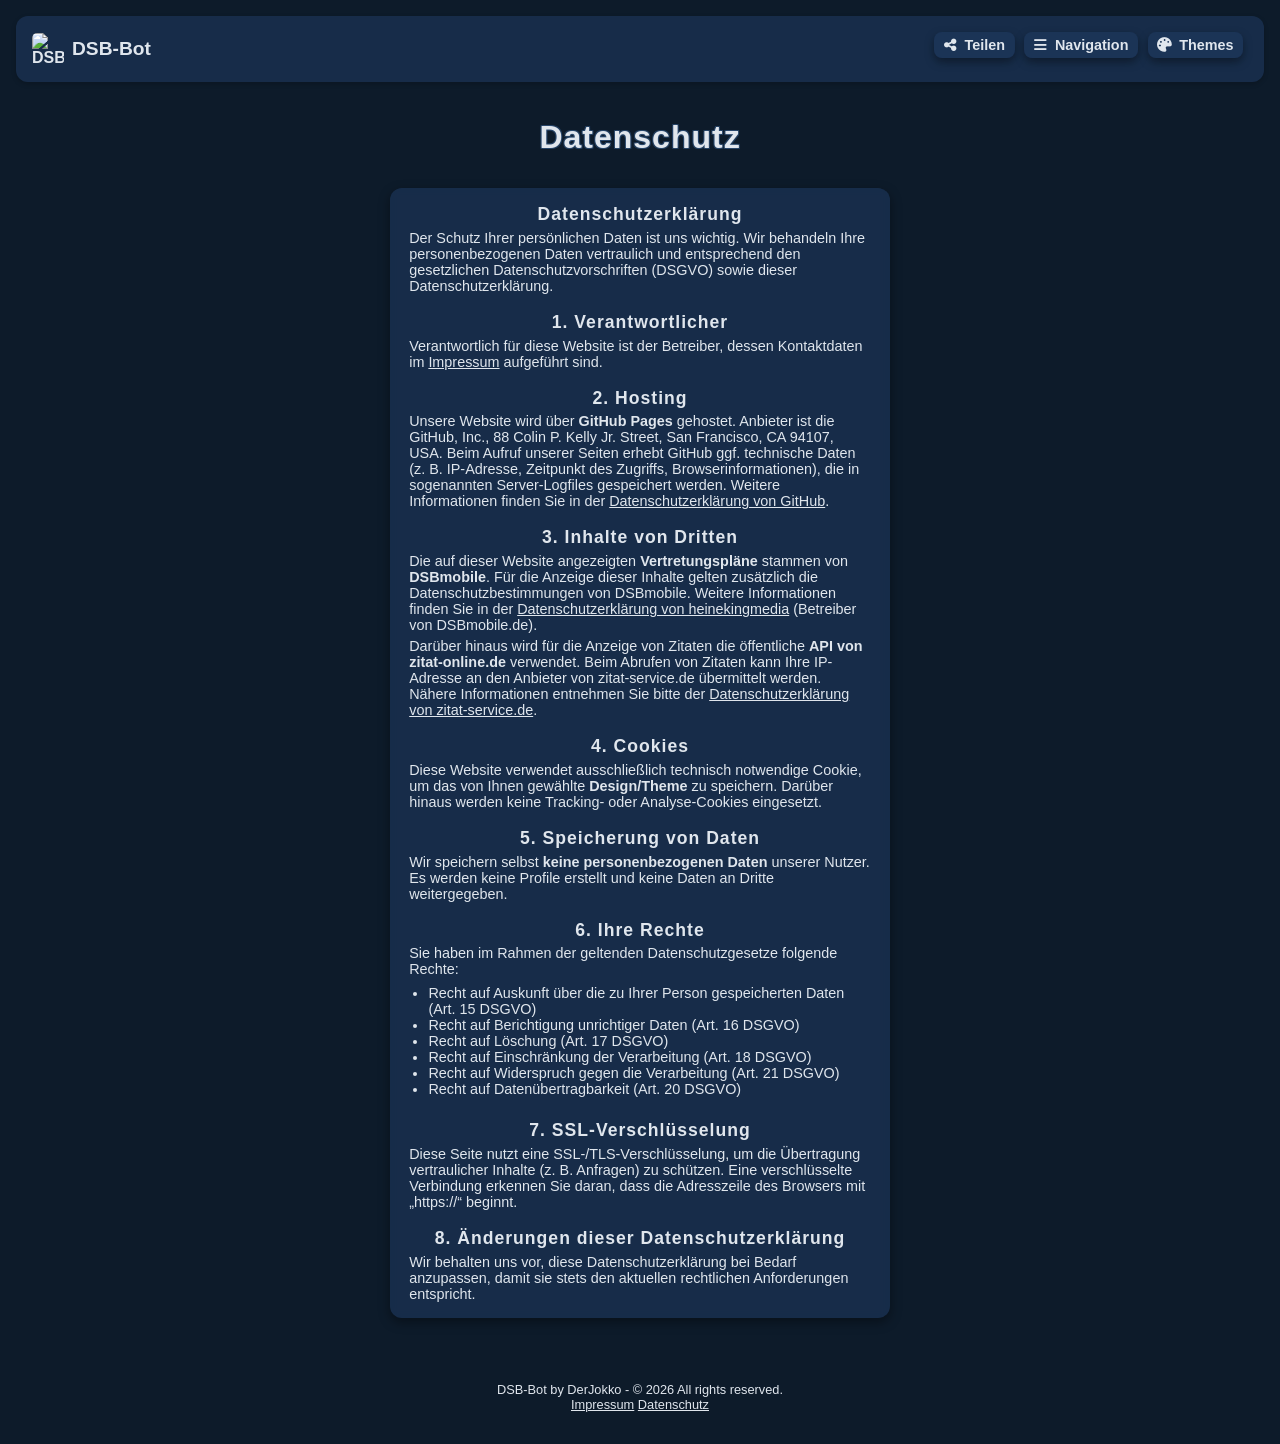
==== datenschutz.html @ 74bf4ea7 "updated to current version" ====
<!DOCTYPE html>
<html lang="de">

<head>
  <meta name="viewport" content="width=device-width, initial-scale=1.0">
  <meta charset="UTF-8">
  <title>DSB-Bot</title>
  <link rel="icon" href="assets/images/dsb_bot_logo.jpg" type="image/png">
  <link rel="stylesheet" href="assets/css/styles.css">
  <link rel="stylesheet" href="https://cdnjs.cloudflare.com/ajax/libs/font-awesome/6.6.0/css/all.min.css">

  <script>
    (function () {
      const savedTheme = localStorage.getItem('theme');
      if (savedTheme) {
        document.documentElement.setAttribute('data-theme', savedTheme);
      }
    })();
  </script>
</head>

<body>
  <div class="background"></div>

  <div class="navbar" id="navbar">
    <!-- Logo und Titel -->
    <a href="index.html" class="navbar-logo">
      <div class="logo-container">
        <img src="assets/images/dsb_bot_logo.jpg" alt="DSB-Bot Logo" style="width: 32px; height: 32px;">
        <span>DSB-Bot</span>
      </div>
    </a>

    <!-- Dropdowns -->
    <div class="navbar-dropdowns">

      <div class="dropdown" id="share-dropdown">
        <button class="dropdown-button" onclick="share()">
          <i class="fa fa-share-alt"></i>
          <span class="label">Teilen</span>
        </button>
      </div>

      <div class="dropdown" id="nav-dropdown">
        <button class="dropdown-button">
          <i class="fa fa-bars"></i>
          <span class="label">Navigation</span>
        </button>
        <div class="dropdown-content">
          <button onclick="window.location.href='./index.html'">Start</button>
          <button onclick="window.location.href='./historie.html'">Historie</button>
          <button onclick="window.location.href='./preferences.html'">Einstellungen</button>
          <button onclick="window.location.href='./kontakt.html'">Kontakt</button>
          <button onclick="window.location.href='./datenschutz.html'">Datenschutz</button>
          <button onclick="window.location.href='./impressum.html'">Impressum</button>
        </div>
      </div>

      <div class="dropdown" id="themes-dropdown">
        <button class="dropdown-button">
          <i class="fa fa-palette"></i>
          <span class="label">Themes</span>
        </button>
        <div class="dropdown-content">
          <button onclick="setTheme('space')">Space</button>
          <button onclick="setTheme('brown')">Brown</button>
          <button onclick="setTheme('pink')">Pink</button>
          <button onclick="setTheme('green')">Grün</button>
          <button onclick="setTheme('purple')">Lila</button>
          <button onclick="setTheme('red')">Rot</button>
          <button onclick="setTheme('cyan')">Cyan</button>
          <button onclick="setTheme('gold')">Golden</button>
          <button onclick="setTheme('silver')">Silver</button>
          <button onclick="setTheme('teal')">Teal</button>
        </div>
      </div>

    </div>
  </div>

  <div class="container">
    <h1>Datenschutz</h1>

    <div class="list">
      <div class="text-card">
        <h2>Datenschutzerklärung</h2>
        <p>Der Schutz Ihrer persönlichen Daten ist uns wichtig. Wir behandeln Ihre personenbezogenen Daten vertraulich
          und entsprechend den gesetzlichen Datenschutzvorschriften (DSGVO) sowie dieser Datenschutzerklärung.</p>
        <br>
        <h2>1. Verantwortlicher</h2>
        <p>Verantwortlich für diese Website ist der Betreiber, dessen Kontaktdaten im <a
            href="/impressum.html">Impressum</a> aufgeführt sind.</p>
        <br>
        <h2>2. Hosting</h2>
        <p>Unsere Website wird über <strong>GitHub Pages</strong> gehostet. Anbieter ist die GitHub, Inc., 88 Colin P.
          Kelly Jr. Street, San Francisco, CA 94107, USA.
          Beim Aufruf unserer Seiten erhebt GitHub ggf. technische Daten (z. B. IP-Adresse, Zeitpunkt des Zugriffs,
          Browserinformationen), die in sogenannten Server-Logfiles gespeichert werden.
          Weitere Informationen finden Sie in der <a
            href="https://docs.github.com/de/site-policy/privacy-policies/github-privacy-statement"
            target="_blank">Datenschutzerklärung von GitHub</a>.</p>
        <br>
        <h2>3. Inhalte von Dritten</h2>
        <p>Die auf dieser Website angezeigten <strong>Vertretungspläne</strong> stammen von <strong>DSBmobile</strong>.
          Für die Anzeige dieser Inhalte gelten zusätzlich die Datenschutzbestimmungen von DSBmobile.
          Weitere Informationen finden Sie in der <a href="https://heinekingmedia.de/datenschutz/"
            target="_blank">Datenschutzerklärung von heinekingmedia</a> (Betreiber von DSBmobile.de).</p>

        <p>Darüber hinaus wird für die Anzeige von Zitaten die öffentliche <strong>API von zitat-online.de</strong>
          verwendet. Beim Abrufen von Zitaten kann Ihre IP-Adresse an den Anbieter von zitat-service.de übermittelt
          werden.
          Nähere Informationen entnehmen Sie bitte der <a href="https://www.zitate-online.de/datenschutz/"
            target="_blank">Datenschutzerklärung von zitat-service.de</a>.</p>
        <br>
        <h2>4. Cookies</h2>
        <p>Diese Website verwendet ausschließlich technisch notwendige Cookie, um das von Ihnen gewählte
          <strong>Design/Theme</strong> zu speichern.
          Darüber hinaus werden keine Tracking- oder Analyse-Cookies eingesetzt.
        </p>
        <br>
        <h2>5. Speicherung von Daten</h2>
        <p>Wir speichern selbst <strong>keine personenbezogenen Daten</strong> unserer Nutzer. Es werden keine Profile
          erstellt und keine Daten an Dritte weitergegeben.</p>
        <br>
        <h2>6. Ihre Rechte</h2>
        <p>Sie haben im Rahmen der geltenden Datenschutzgesetze folgende Rechte:
        <ul>
          <li>Recht auf Auskunft über die zu Ihrer Person gespeicherten Daten (Art. 15 DSGVO)</li>
          <li>Recht auf Berichtigung unrichtiger Daten (Art. 16 DSGVO)</li>
          <li>Recht auf Löschung (Art. 17 DSGVO)</li>
          <li>Recht auf Einschränkung der Verarbeitung (Art. 18 DSGVO)</li>
          <li>Recht auf Widerspruch gegen die Verarbeitung (Art. 21 DSGVO)</li>
          <li>Recht auf Datenübertragbarkeit (Art. 20 DSGVO)</li>
        </ul>
        </p>
        <br>
        <h2>7. SSL-Verschlüsselung</h2>
        <p>Diese Seite nutzt eine SSL-/TLS-Verschlüsselung, um die Übertragung vertraulicher Inhalte (z. B. Anfragen) zu
          schützen. Eine verschlüsselte Verbindung erkennen Sie daran, dass die Adresszeile des Browsers mit „https://“
          beginnt.</p>
        <br>
        <h2>8. Änderungen dieser Datenschutzerklärung</h2>
        <p>Wir behalten uns vor, diese Datenschutzerklärung bei Bedarf anzupassen, damit sie stets den aktuellen
          rechtlichen Anforderungen entspricht.</p>

      </div>
    </div>
  </div>

  <script src="assets/js/script.js"></script>
  <script src="assets/js/theme.js"></script>

  <footer id="footer">
    <div class="footer-text">
      DSB-Bot by DerJokko - &copy; 2026 All rights reserved.<br>
      <a href="./impressum.html" class="footer-text">Impressum</a>
      <a href="./datenschutz.html" class="footer-text">Datenschutz</a>
      <br>
    </div>
  </footer>
</body>

</html>
---- assets/css/styles.css ----
/* Default Theme (Space) */
:root {
  --bg-color: #0d1b2a;
  --text-color: #e0e6ed;
  --text-active-color: #81b4ee;
  --base-bg-color: rgba(30, 58, 95, 0.6);
  --base-active-bg-color: rgba(43, 76, 114, 0.7);
  --background-image-url: url("../images/space_background.jpg");
  --background-image-position: center%;
  --transition-duration: 0.75s;
}

/* Orange Theme */
html[data-theme="brown"] {
  --bg-color: #2a190d;
  --text-color: #fbe4d4;
  --text-active-color: #f3a36a;
  --base-bg-color: rgba(95, 58, 30, 0.6);
  --base-active-bg-color: rgba(114, 76, 43, 0.7);
  --background-image-url: url("../images/brown_background.jpg");
  --background-image-position: center%;
}

/* Pink Theme */
html[data-theme="pink"] {
  --bg-color: #2a0d1b;
  --text-color: #fbd4e4;
  --text-active-color: #f371a7;
  --base-bg-color: rgba(95, 30, 58, 0.6);
  --base-active-bg-color: rgba(114, 43, 76, 0.7);
  --background-image-url: url("../images/pink_background.jpg");
  --background-image-position: center;
}

/* Green Theme */
html[data-theme="green"] {
  --bg-color: #0d1a0d;
  --text-color: #d4fbe4;
  --text-active-color: #54ff9b;
  --base-bg-color: rgba(30, 95, 30, 0.6);
  --base-active-bg-color: rgba(43, 114, 43, 0.7);
  --background-image-url: url("../images/green_background.jpg");
  --background-image-position: center;
}

/* Purple Theme */
html[data-theme="purple"] {
  --bg-color: #1a0d2a;
  --text-color: #e4d4fb;
  --text-active-color: #ac71ff;
  --base-bg-color: rgba(58, 30, 95, 0.6);
  --base-active-bg-color: rgba(76, 43, 114, 0.7);
  --background-image-url: url("../images/purple_background.jpg");
  --background-image-position: center;
}

/* Red Theme */
html[data-theme="red"] {
  --bg-color: #2a0d0d;
  --text-color: #fbd4d4;
  --text-active-color: #f76d6d;
  --base-bg-color: rgba(95, 30, 30, 0.6);
  --base-active-bg-color: rgba(114, 43, 43, 0.7);
  --background-image-url: url("../images/red_background.jpg");
  --background-image-position: center;
}

/* Cyan Theme */
html[data-theme="cyan"] {
  --bg-color: #0d2a2a;
  --text-color: #d4fbfb;
  --text-active-color: #59c9c9;
  --base-bg-color: rgba(30, 95, 95, 0.6);
  --base-active-bg-color: rgba(43, 114, 114, 0.7);
  --background-image-url: url("../images/cyan_background.jpg");
  --background-image-position: center;
}

/* Gold Theme */
html[data-theme="gold"] {
  --bg-color: #2a250d;
  --text-color: #fbf3d4;
  --text-active-color: #f7d54f;
  --base-bg-color: rgba(95, 84, 30, 0.6);
  --base-active-bg-color: rgba(114, 101, 43, 0.7);
  --background-image-url: url("../images/gold_background.jpg");
  --background-image-position: center;
}

/* Silver Theme */
html[data-theme="silver"] {
  --bg-color: #1f1f1f;
  --text-color: #e0e0e0;
  --text-active-color: #ffffff;
  --base-bg-color: rgba(90, 90, 90, 0.5);
  --base-active-bg-color: rgba(120, 120, 120, 0.7);
  --background-image-url: url("../images/silver_background.jpg");
  --background-image-position: center;
}

/* Teal Theme */
html[data-theme="teal"] {
  --bg-color: #0d2a24;
  --text-color: #d4fbf1;
  --text-active-color: #d4fbf1;
  --base-bg-color: rgba(30, 95, 80, 0.6);
  --base-active-bg-color: rgba(43, 114, 96, 0.7);
  --background-image-url: url("../images/teal_background.jpg");
  --background-image-position: 70%;
}

.background {
  position: fixed;
  top: 0;
  left: 0;
  width: 100%;
  height: 100%;
  content: fixed;
  background-image: var(--background-image-url);
  background-color: var(--bg-color);
  background-position: var(--background-image-position);
  background-size: cover;
  background-attachment: scroll;
  background-repeat: no-repeat;
  z-index: -1;
  will-change: transform;

  transition: background-image var(--transition-duration) ease, filter var(--transition-duration) ease;
}

/* Navbar Container */
.navbar {
  display: flex;
  border-radius: 12px;
  justify-content: space-between;
  align-items: center;
  padding: 1rem;
  background-color: var(--base-bg-color);
  border-radius: 12px;
  box-shadow: 0 2px 5px rgba(0, 0, 0, 0.2);
  position: sticky;
  top: 0;
  z-index: 999;
  width: calc(100% - 4rem);
  margin: 0 auto;
  margin-top: 1rem;
}

.navbar.scrolled {
  background-color: var(--base-bg-color);
  background-color: color(from var(--base-bg-color) srgb r g b / 1);
  transition: background-color 0.3s ease;
}

/* Logo Container */
.navbar-logo {
  display: flex;
  align-items: center;
  text-decoration: none;
  color: var(--text-color);
  font-size: 0.8rem;
  font-weight: bold;
}

/* Dropdowns Container */
.navbar-dropdowns {
  display: flex;
}

.navbar a {
  text-decoration: none;
  color: var(--text-color);
  font-size: 1rem;
  transition: color 0.3s ease;
}

.navbar-logo img {
  width: 32px;
  height: 32px;
  margin-right: 0rem;
  border-radius: 16%;
}

.navbar-logo span {
  font-weight: bold;
  font-size: 1.2rem;
}

/* Dropdown Container */
.dropdown {
  position: relative;
  display: inline-block;
  padding-bottom: 0.5rem;
  /* Unsichtbarer Bereich, der die Lücke überbrückt */
}

/* Dropdown Button */
.dropdown-button {
  display: flex;
  align-items: center;
  gap: 0.5rem;
  cursor: pointer;
  font-family: inherit;
  font-size: 0.9rem;
  /* Schriftgröße etwas kleiner */
  font-weight: 600;
  padding: 0.3rem 0.6rem;
  /* Kompakteres Padding */
  border: none;
  border-radius: 8px;
  color: var(--text-color);
  background: var(--base-bg-color);
  box-shadow: 0 4px 10px rgba(0, 0, 0, 0.4);
  transition: all var(--transition-duration) ease;
}

/* Dropdown Content */
.dropdown-content {
  display: none;
  position: absolute;
  right: 0;
  background-color: var(--base-bg-color);
  box-shadow: 0 4px 10px rgba(0, 0, 0, 0.4);
  border-radius: 8px;
  z-index: 1000;
  min-width: fit-content;
  padding: 0.5rem;
  margin-top: 0.5rem;
  /* Abstand bleibt erhalten */
  box-sizing: border-box;
}

/* Dropdown Buttons */
.dropdown-content button {
  width: auto;
  min-width: fit-content;
  margin: 0.3rem 0;
  margin-top: 0.5rem;
  text-align: center;
  padding: 0.5rem 1rem;
  border: none;
  background-color: var(--base-bg-color);
  color: var(--text-color);
  cursor: pointer;
  transition: background var(--transition-duration) ease;
}

.dropdown.active .dropdown-content {
  display: flex;
  flex-direction: column;
}

.logo-container {
  display: flex;
  align-items: center;
  gap: 0.5rem;
}

body {
  margin: 0;
  font-family: "Segoe UI", Roboto, Arial, sans-serif;
  color: var(--text-color);
  background-color: var(--bg-color);
  display: flex;
  flex-direction: column;
  align-items: center;
  min-height: 100vh;
}

.container {
  width: 100%;
  padding: 1rem;
  box-sizing: border-box;
}

h1 {
  text-align: center;
  margin-bottom: 2rem;
  color: var(--text-color);
  font-size: 2rem;
  letter-spacing: 1px;
  text-shadow:
    -1px -1px 0 var(--base-active-bg-color),
    1px -1px 0 var(--base-active-bg-color),
    -1px 1px 0 var(--base-active-bg-color),
    1px 1px 0 var(--base-active-bg-color);

  transition: color var(--transition-duration) ease, text-shadow var(--transition-duration) ease;
}

h2 {
  text-align: center;
  margin-bottom: 1rem;
  font-size: 1.5rem;
  color: var(--text-color);
  letter-spacing: 1px;
  text-shadow:
    -1px -1px 0 var(--base-active-bg-color),
    1px -1px 0 var(--base-active-bg-color),
    -1px 1px 0 var(--base-active-bg-color),
    1px 1px 0 var(--base-active-bg-color);

  transition: color var(--transition-duration) ease, text-shadow var(--transition-duration) ease;
}

.list {
  padding-bottom: 2rem;
  display: flex;
  flex-direction: column;
  gap: 1rem;
  align-items: center;
}

.card {
  text-align: center;
  background: var(--base-bg-color);
  border-radius: 12px;
  padding: 1rem 1.2rem;
  box-shadow: 0 4px 12px rgba(0, 0, 0, 0.4);
  transition: transform 0.2s ease, background var(--transition-duration) ease, color var(--transition-duration) ease;
  text-decoration: none;
  display: block;
  width: 100%;
  max-width: 500px;
  margin: 0 auto;
  box-sizing: border-box;
  backdrop-filter: blur(4px);
  -webkit-backdrop-filter: blur(4px);
  color: var(--text-color);
}

.card h2 {
  margin: 0;
  font-size: 1.1rem;
  text-align: center;
  color: var(--text-color);
  letter-spacing: 1px;
  text-shadow: none;

  transition: color var(--transition-duration) ease;
}

.card h3 {
  margin: 0;
  font-size: 0.9rem;
  text-align: center;
  color: var(--text-color);
  text-shadow: none;

  transition: color var(--transition-duration) ease;
}

.card a {
  color: var(--text-color);
}

.card p {
  margin: 0.3rem 0 0 0;
  font-size: 0.9rem;
  color: var(--text-color);
  transition: color var(--transition-duration) ease;
}

.card.hidden {
  opacity: 0;
  transform: translateY(10px);
}

.card.fade-in {
  opacity: 1;
  transform: translateY(0);
  transition: opacity 0.4s ease, transform 0.4s ease;
}

.text-card {
  text-align: left;
  background: var(--base-bg-color);
  border-radius: 12px;
  padding: 1rem 1.2rem;
  box-shadow: 0 4px 12px rgba(0, 0, 0, 0.4);
  transition: transform 0.2s ease, background var(--transition-duration) ease, color var(--transition-duration) ease;
  display: block;
  width: 100%;
  max-width: 500px;
  margin: 0 auto;
  box-sizing: border-box;
  backdrop-filter: blur(4px);
  -webkit-backdrop-filter: blur(4px);
  color: var(--text-color);
}

.text-card h2 {
  margin: 0;
  font-size: 1.1rem;
  text-align: center;
  color: var(--text-color);
  letter-spacing: 1px;
  text-shadow: none;

  transition: color var(--transition-duration) ease;
}

.text-card h3 {
  margin: 0;
  font-size: 0.9rem;
  text-align: center;
  color: var(--text-color);
  text-shadow: none;

  transition: color var(--transition-duration) ease;
}

.text-card p {
  margin: 0.3rem 0 0 0;
  font-size: 0.9rem;
  color: var(--text-color);
  transition: color var(--transition-duration) ease;
}

.text-card ul {
  padding-left: 1.2rem;
  margin: 0.5rem 0 0 0;
  font-size: 0.9rem;
}

.text-card a {
  color: var(--text-color);
}

footer {
  text-align: center;
  padding-bottom: 2rem;
  font-size: 0.85rem;
  color: var(--text-color);
  width: 100%;
  transition: color var(--transition-duration) ease;
}

.footer-text {
  text-align: center;
  font-size: 0.8rem;
  color: var(--text-color);
  margin-top: 1rem;
}

button {
  cursor: pointer;
  font-family: inherit;
  font-size: 0.95rem;
  font-weight: 600;
  padding: 0.5rem 1rem;
  margin: 0 0.3rem;
  border: none;
  border-radius: 8px;
  color: var(--text-color);
  background: var(--base-bg-color);
  box-shadow: 0 4px 10px rgba(0, 0, 0, 0.4);
}

button:active {
  transform: translateY(0);
  box-shadow: 0 4px 10px rgba(0, 0, 0, 0.4);
}

@media (max-width: 310px) {
  .container {
    min-width: 310px;
    padding: 1rem;
  }

  .card {
    max-width: 100%;
    padding: 1.5rem;
  }
}

/* Overlay für zentriertes Popup */
#message-popup {
  transition: all var(--transition-duration) ease;
  display: none;
  position: fixed;
  top: 0;
  left: 0;
  width: 100%;
  height: 100%;
  background: rgba(0, 0, 0, 0.5);
  z-index: 2000;

  display: flex;
  justify-content: center;
  align-items: flex-start;
  box-sizing: border-box;
  padding: 10vh 1rem;
  overflow-y: auto;
}

body.popup-open {
  overflow: hidden;
}

/* Popup-Box */
#message-popup .popup {
  padding: 1rem;
  box-shadow: 0 2px 5px rgba(0, 0, 0, 0.2);
  border-radius: 12px;
  overflow-y: auto;
  width: auto;
  max-width: 400px;
  max-height: calc(100vh - 20vh);
  box-sizing: border-box;
  position: relative;
  display: flex;
  flex-direction: column;
  align-items: stretch;
}

/* Popup-Inhalt wie vorher */
#message-popup .popup-content {
  background-color: color(from var(--base-bg-color) srgb r g b / 0.9);
  padding: 20px;
  border-radius: 10px;
  text-align: center;
  display: flex;
  flex-direction: column;
  gap: 5px;
}


/* Kleine Bildschirme: Nur Icon, Text ausblenden */
@media (max-width: 600px) {
  .dropdown-button .label {
    display: none;
  }

  .dropdown-button i {
    font-size: 1.2em;
  }

  .dropdown-button {
    padding: 0.6em 0.8em;
  }
}

@media (hover: hover) and (pointer: fine) {
  .navbar a:hover {
    color: var(--text-active-color);
  }

  /* Show Dropdown on Hover */
  .dropdown:hover .dropdown-content {
    display: flex;
    flex-direction: column;
  }

  button:hover {
    transform: translateY(-2px);
    box-shadow: 0 6px 14px rgba(0, 0, 0, 0.5);
    background: var(--base-active-bg-color);
  }

  .card:hover {
    transform: translateY(-5px);
    background: var(--base-active-bg-color);
  }

  .text-card:hover {
    transform: translateY(-5px);
    background: var(--base-active-bg-color);
  }
}
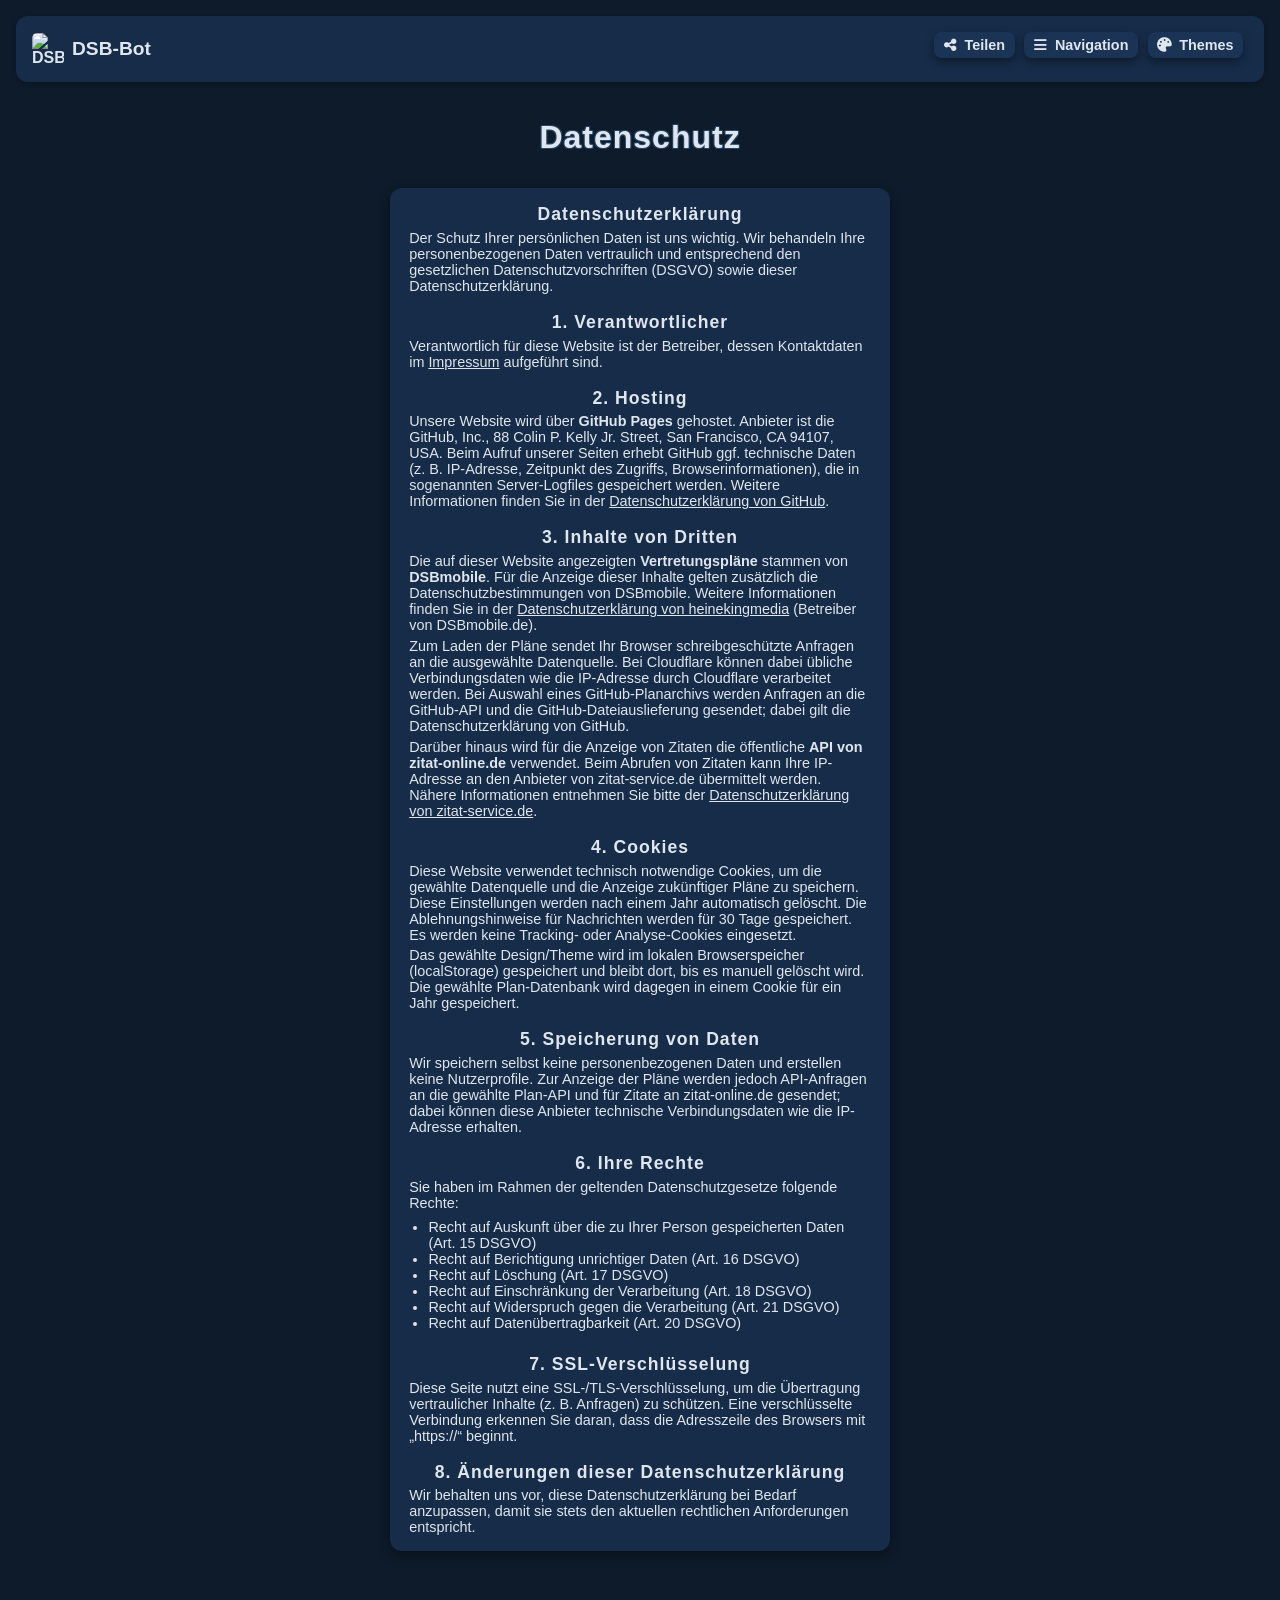
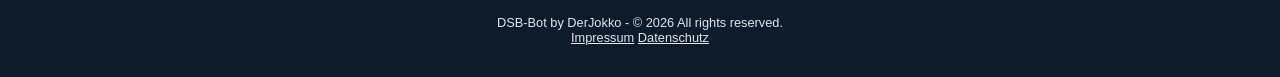
==== commit 0abf8afa: "added optional databases back" ====
--- a/datenschutz.html
+++ b/datenschutz.html
@@ -105,6 +105,10 @@
           Für die Anzeige dieser Inhalte gelten zusätzlich die Datenschutzbestimmungen von DSBmobile.
           Weitere Informationen finden Sie in der <a href="https://heinekingmedia.de/datenschutz/"
             target="_blank">Datenschutzerklärung von heinekingmedia</a> (Betreiber von DSBmobile.de).</p>
+        <p>Zum Laden der Pläne sendet Ihr Browser schreibgeschützte Anfragen an die ausgewählte Datenquelle. Bei
+            Cloudflare können dabei übliche Verbindungsdaten wie die IP-Adresse durch Cloudflare verarbeitet werden. Bei
+            Auswahl eines GitHub-Planarchivs werden Anfragen an die GitHub-API und die GitHub-Dateiauslieferung gesendet;
+            dabei gilt die Datenschutzerklärung von GitHub.</p>
 
         <p>Darüber hinaus wird für die Anzeige von Zitaten die öffentliche <strong>API von zitat-online.de</strong>
           verwendet. Beim Abrufen von Zitaten kann Ihre IP-Adresse an den Anbieter von zitat-service.de übermittelt
@@ -113,14 +117,17 @@
             target="_blank">Datenschutzerklärung von zitat-service.de</a>.</p>
         <br>
         <h2>4. Cookies</h2>
-        <p>Diese Website verwendet ausschließlich technisch notwendige Cookie, um das von Ihnen gewählte
-          <strong>Design/Theme</strong> zu speichern.
-          Darüber hinaus werden keine Tracking- oder Analyse-Cookies eingesetzt.
+        <p>Diese Website verwendet technisch notwendige Cookies, um die gewählte Datenquelle und die Anzeige zukünftiger
+          Pläne zu speichern. Diese Einstellungen werden nach einem Jahr automatisch gelöscht. Die Ablehnungshinweise
+          für Nachrichten werden für 30 Tage gespeichert. Es werden keine Tracking- oder Analyse-Cookies eingesetzt.</p>
+        <p>Das gewählte Design/Theme wird im lokalen Browserspeicher (localStorage) gespeichert und bleibt dort, bis es
+          manuell gelöscht wird. Die gewählte Plan-Datenbank wird dagegen in einem Cookie für ein Jahr gespeichert.
         </p>
         <br>
         <h2>5. Speicherung von Daten</h2>
-        <p>Wir speichern selbst <strong>keine personenbezogenen Daten</strong> unserer Nutzer. Es werden keine Profile
-          erstellt und keine Daten an Dritte weitergegeben.</p>
+        <p>Wir speichern selbst keine personenbezogenen Daten und erstellen keine Nutzerprofile. Zur Anzeige der Pläne
+          werden jedoch API-Anfragen an die gewählte Plan-API und für Zitate an zitat-online.de gesendet; dabei können
+          diese Anbieter technische Verbindungsdaten wie die IP-Adresse erhalten.</p>
         <br>
         <h2>6. Ihre Rechte</h2>
         <p>Sie haben im Rahmen der geltenden Datenschutzgesetze folgende Rechte:
